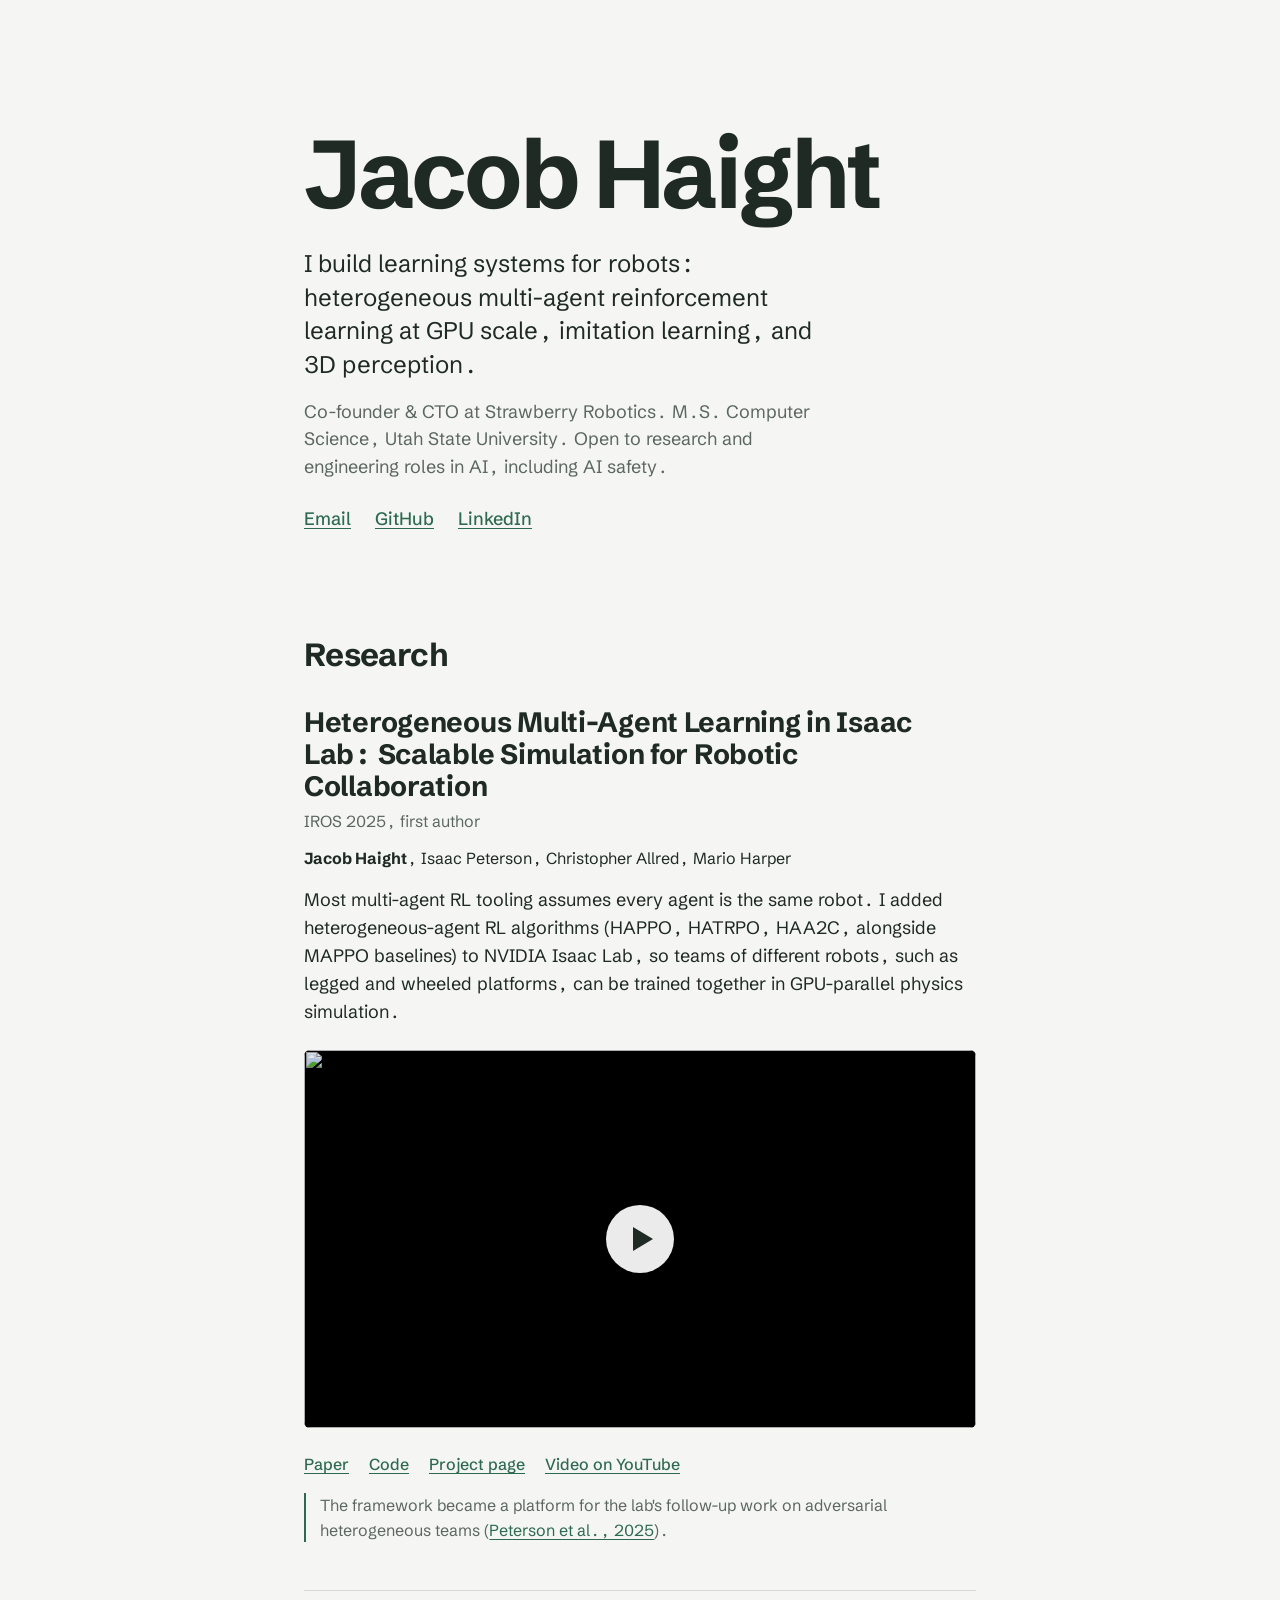
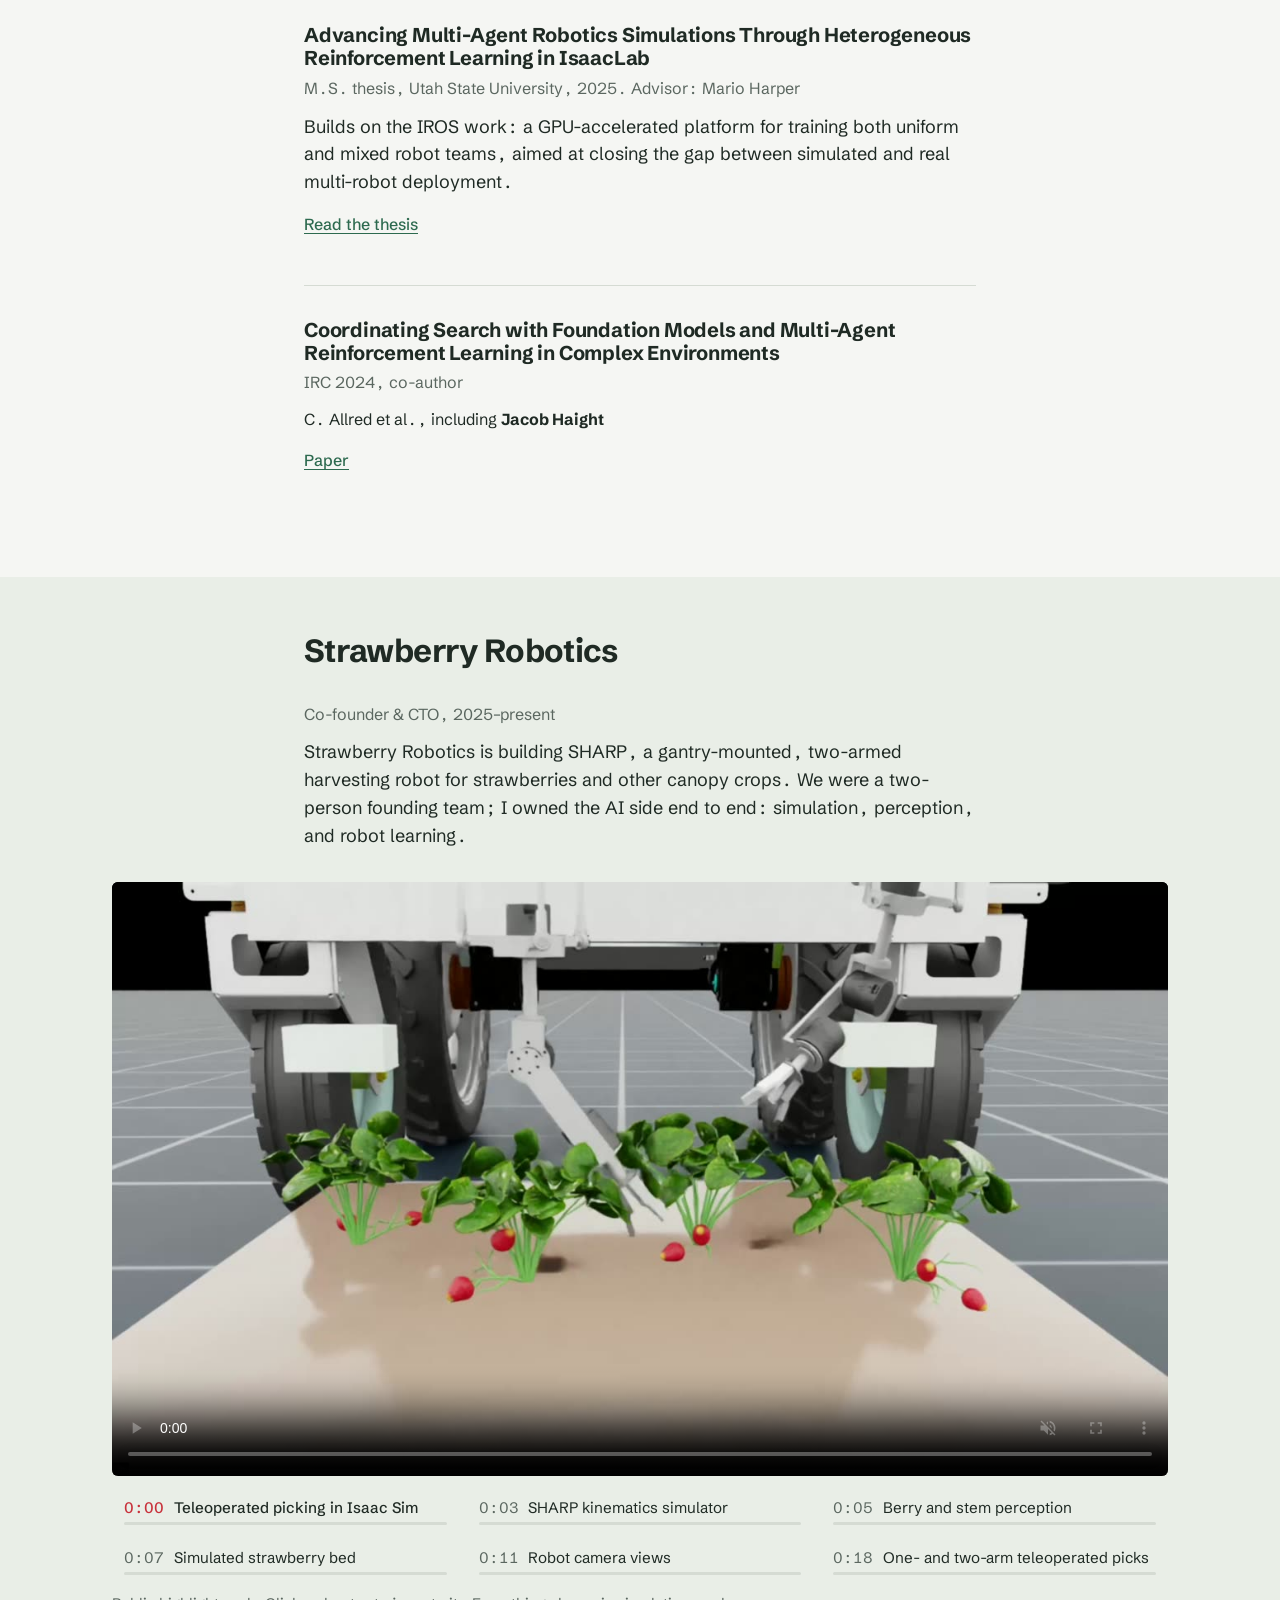
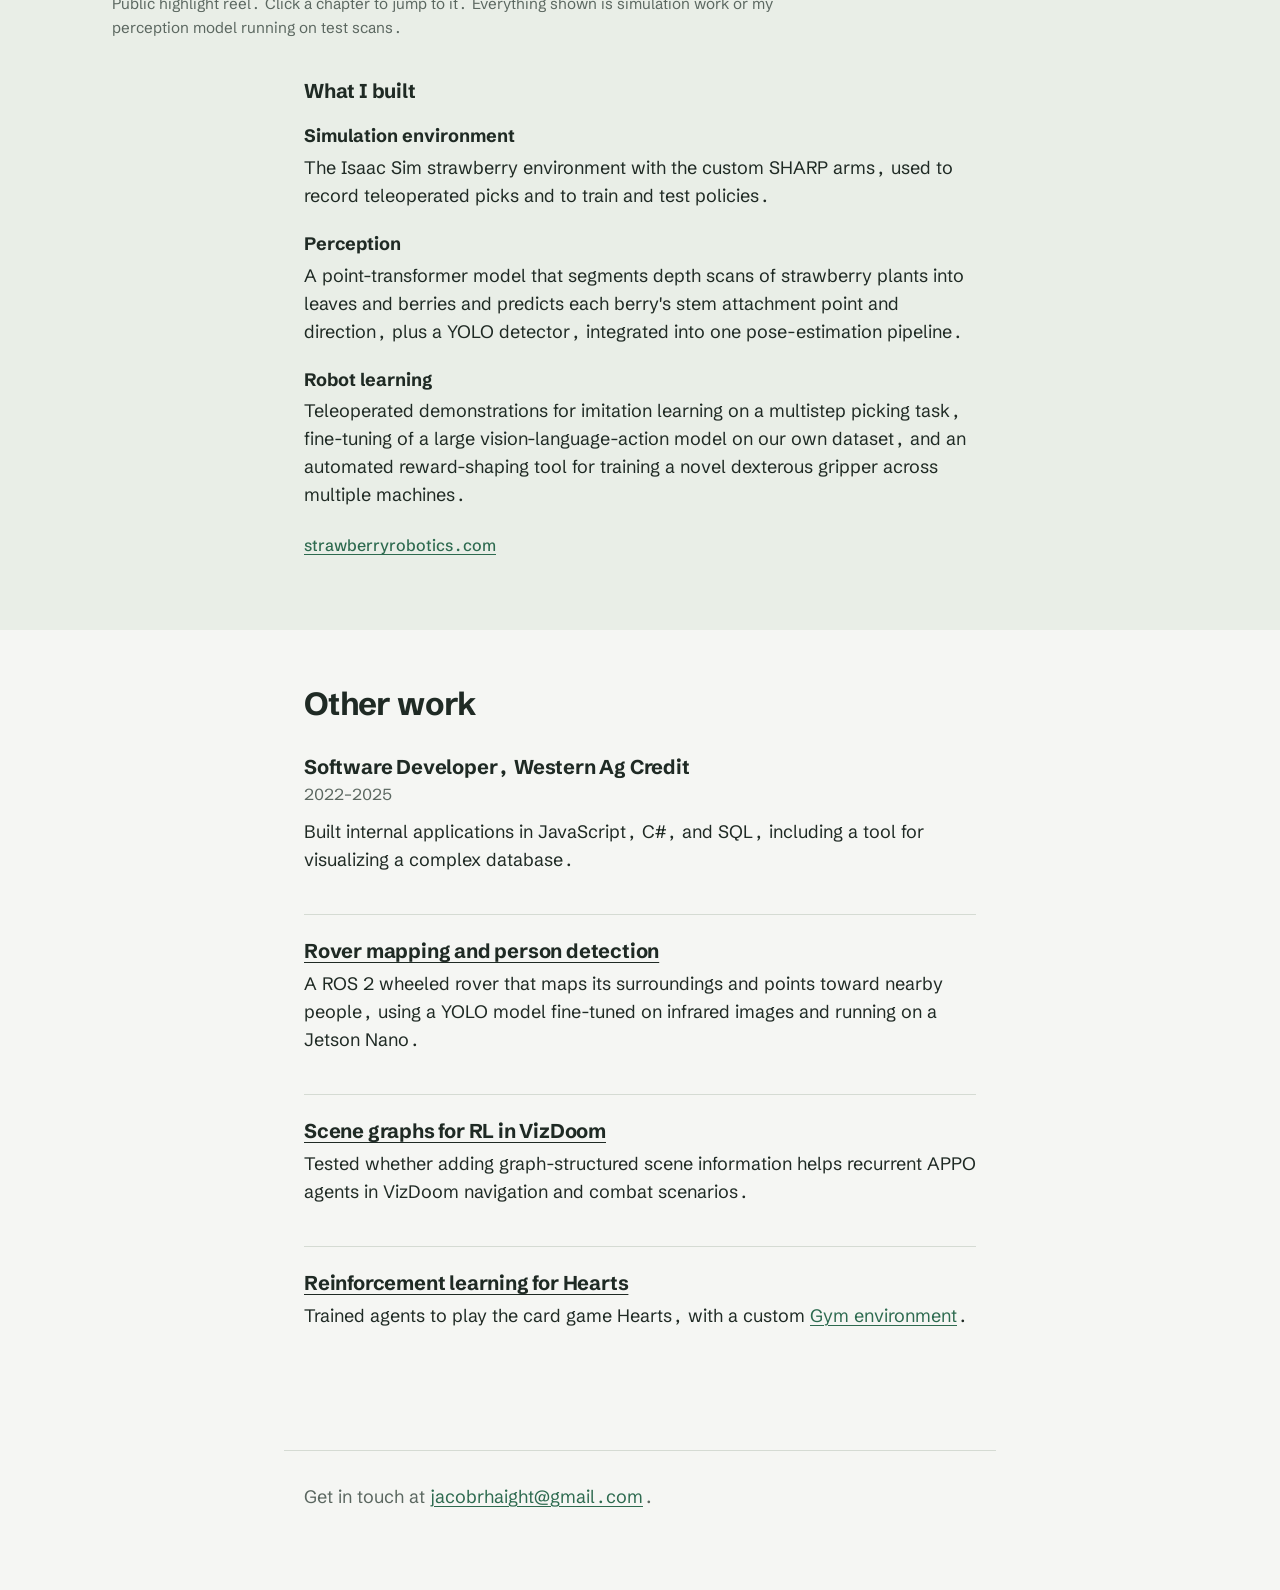
==== index.html @ 0a171b12 "First draft of portfolio site Single-page site: research (IROS 2025, thesis, IRC 2024), Strawberry R" ====
<!doctype html>
<html lang="en">
<head>
  <meta charset="utf-8">
  <meta name="viewport" content="width=device-width, initial-scale=1">
  <title>Jacob Haight</title>
  <meta name="description" content="Jacob Haight — AI researcher and engineer working on multi-agent reinforcement learning, robot learning, and perception. Co-founder & CTO of Strawberry Robotics. IROS 2025 first author.">
  <meta property="og:title" content="Jacob Haight">
  <meta property="og:description" content="AI researcher and engineer: multi-agent RL, robot learning, perception.">
  <meta property="og:image" content="assets/media/share.jpg">
  <link rel="preconnect" href="https://fonts.googleapis.com">
  <link rel="preconnect" href="https://fonts.gstatic.com" crossorigin>
  <link href="https://fonts.googleapis.com/css2?family=Schibsted+Grotesk:wght@400;500;700&display=swap" rel="stylesheet">
  <link rel="stylesheet" href="style.css">
</head>
<body>
  <header class="hero wrap">
    <h1 class="name">Jacob Haight</h1>
    <p class="lede">I build learning systems for robots: heterogeneous multi-agent reinforcement learning at GPU scale, imitation learning, and 3D perception.</p>
    <p class="status">Co-founder &amp; CTO at Strawberry Robotics. M.S. Computer Science, Utah State University. Open to research and engineering roles in AI, including AI safety.</p>
    <nav class="links" aria-label="Contact and profiles">
      <a href="mailto:jacobrhaight@gmail.com">Email</a>
      <a href="https://github.com/some45bucks">GitHub</a>
      <a href="https://www.linkedin.com/in/jacob-haight-138480183">LinkedIn</a>
    </nav>
  </header>

  <main>
    <section class="wrap section" aria-labelledby="research">
      <h2 id="research">Research</h2>

      <article class="paper featured">
        <h3>Heterogeneous Multi-Agent Learning in Isaac Lab: Scalable Simulation for Robotic Collaboration</h3>
        <p class="venue">IROS 2025, first author</p>
        <p class="authors"><strong>Jacob Haight</strong>, Isaac Peterson, Christopher Allred, Mario Harper</p>
        <p>Most multi-agent RL tooling assumes every agent is the same robot. I added heterogeneous-agent RL algorithms (HAPPO, HATRPO, HAA2C, alongside MAPPO baselines) to NVIDIA Isaac Lab, so teams of different robots, such as legged and wheeled platforms, can be trained together in GPU-parallel physics simulation.</p>

        <div class="yt" data-id="GCoUsj5UNqY">
          <button type="button" class="yt-play" aria-label="Play the IROS 2025 paper video">
            <img src="https://i.ytimg.com/vi/GCoUsj5UNqY/hqdefault.jpg" alt="" loading="lazy" width="480" height="360">
            <span class="yt-icon" aria-hidden="true"></span>
          </button>
        </div>

        <p class="actions">
          <a href="https://doi.org/10.1109/IROS60139.2025.11247098">Paper</a>
          <a href="https://github.com/DIRECTLab/IsaacLab-HARL">Code</a>
          <a href="https://directlab.dev/IsaacLab-HARL/papers/paper-harl.html">Project page</a>
          <a href="https://youtu.be/GCoUsj5UNqY">Video on YouTube</a>
        </p>
        <p class="note">The framework became a platform for the lab's follow-up work on adversarial heterogeneous teams (<a href="https://arxiv.org/abs/2510.01264">Peterson et al., 2025</a>).</p>
      </article>

      <article class="paper">
        <h3>Advancing Multi-Agent Robotics Simulations Through Heterogeneous Reinforcement Learning in IsaacLab</h3>
        <p class="venue">M.S. thesis, Utah State University, 2025. Advisor: Mario Harper</p>
        <p>Builds on the IROS work: a GPU-accelerated platform for training both uniform and mixed robot teams, aimed at closing the gap between simulated and real multi-robot deployment.</p>
        <p class="actions"><a href="https://digitalcommons.usu.edu/etd2023/451">Read the thesis</a></p>
      </article>

      <article class="paper">
        <h3>Coordinating Search with Foundation Models and Multi-Agent Reinforcement Learning in Complex Environments</h3>
        <p class="venue">IRC 2024, co-author</p>
        <p class="authors">C. Allred et al., including <strong>Jacob Haight</strong></p>
        <p class="actions"><a href="https://doi.org/10.1109/IRC63610.2024.00046">Paper</a></p>
      </article>
    </section>

    <section class="section strawberry" aria-labelledby="strawberry">
      <div class="wrap">
        <h2 id="strawberry">Strawberry Robotics</h2>
        <p class="venue">Co-founder &amp; CTO, 2025–present</p>
        <p>Strawberry Robotics is building SHARP, a gantry-mounted, two-armed harvesting robot for strawberries and other canopy crops. We were a two-person founding team; I owned the AI side end to end: simulation, perception, and robot learning.</p>
      </div>

      <figure class="reel wrap-wide">
        <video id="reel" src="assets/media/strawberry-reel.mp4" poster="assets/media/reel-poster.jpg" controls muted playsinline preload="metadata"></video>
        <ol class="chapters" id="chapters" aria-label="Video chapters">
          <li><button type="button" data-start="0" data-end="3"><span class="t">0:00</span> Teleoperated picking in Isaac Sim</button></li>
          <li><button type="button" data-start="3" data-end="5"><span class="t">0:03</span> SHARP kinematics simulator</button></li>
          <li><button type="button" data-start="5" data-end="7"><span class="t">0:05</span> Berry and stem perception</button></li>
          <li><button type="button" data-start="7" data-end="11"><span class="t">0:07</span> Simulated strawberry bed</button></li>
          <li><button type="button" data-start="11" data-end="18"><span class="t">0:11</span> Robot camera views</button></li>
          <li><button type="button" data-start="18" data-end="30"><span class="t">0:18</span> One- and two-arm teleoperated picks</button></li>
        </ol>
        <figcaption>Public highlight reel. Click a chapter to jump to it. Everything shown is simulation work or my perception model running on test scans.</figcaption>
      </figure>

      <div class="wrap">
        <h3 class="sub">What I built</h3>
        <dl class="built">
          <dt>Simulation environment</dt>
          <dd>The Isaac Sim strawberry environment with the custom SHARP arms, used to record teleoperated picks and to train and test policies.</dd>
          <dt>Perception</dt>
          <dd>A point-transformer model that segments depth scans of strawberry plants into leaves and berries and predicts each berry's stem attachment point and direction, plus a YOLO detector, integrated into one pose-estimation pipeline.</dd>
          <dt>Robot learning</dt>
          <dd>Teleoperated demonstrations for imitation learning on a multistep picking task, fine-tuning of a large vision-language-action model on our own dataset, and an automated reward-shaping tool for training a novel dexterous gripper across multiple machines.</dd>
        </dl>
        <p class="actions"><a href="https://strawberryrobotics.com/">strawberryrobotics.com</a></p>
      </div>
    </section>

    <section class="wrap section" aria-labelledby="more">
      <h2 id="more">Other work</h2>
      <ul class="more">
        <li>
          <h3>Software Developer, Western Ag Credit</h3>
          <p class="venue">2022–2025</p>
          <p>Built internal applications in JavaScript, C#, and SQL, including a tool for visualizing a complex database.</p>
        </li>
        <li>
          <h3><a href="https://github.com/some45bucks/OopsAllGradsFinal">Rover mapping and person detection</a></h3>
          <p>A ROS 2 wheeled rover that maps its surroundings and points toward nearby people, using a YOLO model fine-tuned on infrared images and running on a Jetson Nano.</p>
        </li>
        <li>
          <h3><a href="https://github.com/some45bucks/MLG_Project">Scene graphs for RL in VizDoom</a></h3>
          <p>Tested whether adding graph-structured scene information helps recurrent APPO agents in VizDoom navigation and combat scenarios.</p>
        </li>
        <li>
          <h3><a href="https://github.com/some45bucks/HeartsRL">Reinforcement learning for Hearts</a></h3>
          <p>Trained agents to play the card game Hearts, with a custom <a href="https://github.com/some45bucks/HeartsGym">Gym environment</a>.</p>
        </li>
      </ul>
    </section>
  </main>

  <footer class="wrap footer">
    <p>Get in touch at <a href="mailto:jacobrhaight@gmail.com">jacobrhaight@gmail.com</a>.</p>
  </footer>

  <script src="main.js" defer></script>
</body>
</html>
---- style.css ----
:root {
  --paper: #f5f6f3;
  --band: #e9eee7;
  --ink: #1f2a24;
  --muted: #5b6760;
  --rule: #d5dbd3;
  --leaf: #2d6a4f;
  --berry: #c8323c;
  --measure: 42rem;
  --wide: 66rem;
  --gutter: 1.25rem;
  color-scheme: light;
}

@media (prefers-color-scheme: dark) {
  :root {
    --paper: #161c19;
    --band: #1d2521;
    --ink: #e6ebe7;
    --muted: #9eaaa3;
    --rule: #2f3a34;
    --leaf: #7cc49f;
    --berry: #f0606a;
    color-scheme: dark;
  }
}

*, *::before, *::after { box-sizing: border-box; }

html { -webkit-text-size-adjust: 100%; }

body {
  margin: 0;
  background: var(--paper);
  color: var(--ink);
  font-family: "Schibsted Grotesk", system-ui, sans-serif;
  font-size: 1.125rem;
  line-height: 1.55;
  font-variant-numeric: tabular-nums;
}

a { color: var(--leaf); text-underline-offset: 0.18em; text-decoration-thickness: 1px; }
a:hover { text-decoration-thickness: 2px; }
:focus-visible { outline: 2px solid var(--leaf); outline-offset: 3px; border-radius: 2px; }

h1, h2, h3 { margin: 0; line-height: 1.15; font-weight: 700; }
p { margin: 0 0 1rem; }

.wrap { max-width: calc(var(--measure) + 2 * var(--gutter)); margin-inline: auto; padding-inline: var(--gutter); }
.wrap-wide { max-width: calc(var(--wide) + 2 * var(--gutter)); margin-inline: auto; padding-inline: var(--gutter); }

/* Hero */
.hero { padding-block: clamp(4rem, 12vw, 8rem) 3rem; }
.name {
  font-size: clamp(3rem, 11vw, 6rem);
  letter-spacing: -0.035em;
  line-height: 0.95;
  margin-bottom: 1.75rem;
}
.lede { font-size: clamp(1.25rem, 2.6vw, 1.5rem); line-height: 1.4; max-width: 34ch; }
.status { color: var(--muted); max-width: 46ch; }
.links { display: flex; flex-wrap: wrap; gap: 0.5rem 1.5rem; margin-top: 1.5rem; font-weight: 500; }

/* Sections */
.section { padding-block: 3.5rem; }
h2 { font-size: 2rem; letter-spacing: -0.02em; margin-bottom: 2rem; }
h3 { font-size: 1.25rem; letter-spacing: -0.01em; }
.sub { margin: 2.5rem 0 1rem; }
.venue { color: var(--muted); font-size: 1rem; margin: 0.4rem 0 0.75rem; }
.authors { font-size: 1rem; }
.actions { display: flex; flex-wrap: wrap; gap: 0.25rem 1.25rem; font-weight: 500; font-size: 1rem; }
.note { font-size: 1rem; color: var(--muted); border-left: 2px solid var(--leaf); padding-left: 0.9rem; }

.paper { padding-bottom: 2rem; margin-bottom: 2rem; border-bottom: 1px solid var(--rule); }
.paper:last-child { border-bottom: 0; margin-bottom: 0; }
.featured h3 { font-size: clamp(1.4rem, 3vw, 1.75rem); }

/* YouTube facade */
.yt { margin: 1.5rem 0; aspect-ratio: 16 / 9; background: #000; border-radius: 6px; overflow: hidden; }
.yt-play { all: unset; cursor: pointer; display: block; position: relative; width: 100%; height: 100%; }
.yt-play:focus-visible { outline: 2px solid var(--leaf); outline-offset: 3px; }
.yt-play img { width: 100%; height: 100%; object-fit: cover; display: block; opacity: 0.9; }
.yt-icon {
  position: absolute; inset: 50% auto auto 50%; transform: translate(-50%, -50%);
  width: 4.25rem; height: 4.25rem; border-radius: 50%; background: rgba(255,255,255,0.92);
}
.yt-icon::after {
  content: ""; position: absolute; left: 54%; top: 50%; transform: translate(-50%, -50%);
  border-style: solid; border-width: 0.8rem 0 0.8rem 1.3rem; border-color: transparent transparent transparent #1f2a24;
}
.yt iframe { width: 100%; height: 100%; border: 0; display: block; }

/* Strawberry case study */
.strawberry { background: var(--band); padding-block: 3.5rem; }
.reel { margin-block: 2rem 0; }
.reel video { width: 100%; display: block; border-radius: 6px; background: #000; aspect-ratio: 16 / 9; }
.chapters {
  list-style: none; padding: 0; margin: 0.75rem 0 0;
  display: grid; grid-template-columns: repeat(3, 1fr); gap: 0.5rem;
}
.chapters button {
  all: unset; box-sizing: border-box; cursor: pointer; display: block; width: 100%; height: 100%;
  padding: 0.6rem 0.75rem 0.8rem; font-size: 0.95rem; line-height: 1.3;
  border-radius: 4px; position: relative; color: var(--ink);
}
.chapters button:hover { background: color-mix(in srgb, var(--ink) 6%, transparent); }
.chapters button:focus-visible { outline: 2px solid var(--leaf); outline-offset: 1px; }
.chapters button::after {
  content: ""; position: absolute; left: 0.75rem; right: 0.75rem; bottom: 0.3rem; height: 3px; border-radius: 2px;
  background: linear-gradient(var(--berry), var(--berry)) left / var(--p, 0%) 100% no-repeat, var(--rule);
}
.chapters .t { color: var(--muted); margin-right: 0.35rem; }
.chapters button[aria-current="true"] { font-weight: 500; }
.chapters button[aria-current="true"] .t { color: var(--berry); }
.reel figcaption { color: var(--muted); font-size: 0.95rem; margin-top: 0.75rem; max-width: var(--measure); }

.built { margin: 0; }
.built dt { font-weight: 700; margin-top: 1.25rem; }
.built dd { margin: 0.25rem 0 0; }

/* Other work */
.more { list-style: none; padding: 0; margin: 0; }
.more li { padding-bottom: 1.5rem; margin-bottom: 1.5rem; border-bottom: 1px solid var(--rule); }
.more li:last-child { border-bottom: 0; }
.more h3 { margin-bottom: 0.5rem; }
.more h3 a { color: inherit; }
.more .venue { margin-top: -0.25rem; }

.footer { padding-block: 2rem 4rem; color: var(--muted); border-top: 1px solid var(--rule); }

@media (max-width: 40rem) {
  body { font-size: 1.0625rem; }
  .chapters { grid-template-columns: 1fr; gap: 0; }
}

@media (prefers-reduced-motion: reduce) {
  * { scroll-behavior: auto !important; }
}

.built + .actions { margin-top: 1.5rem; }
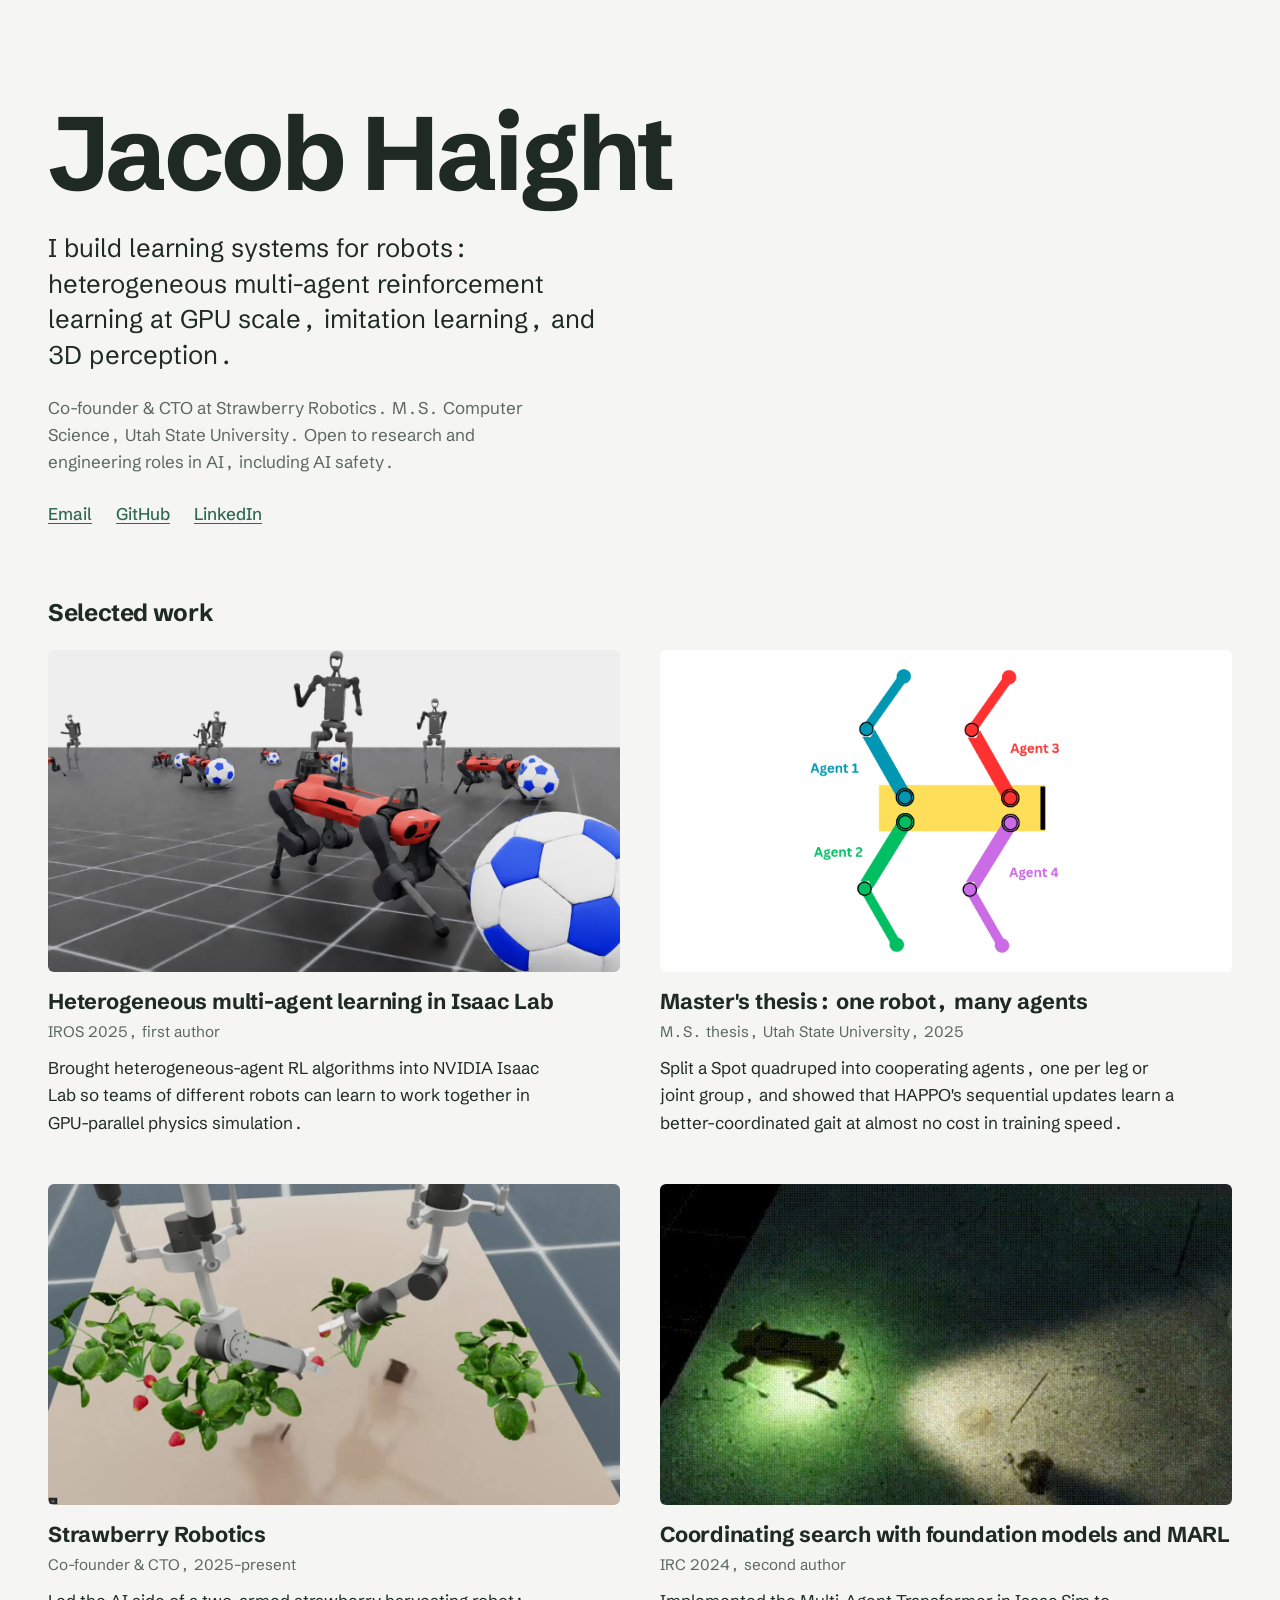
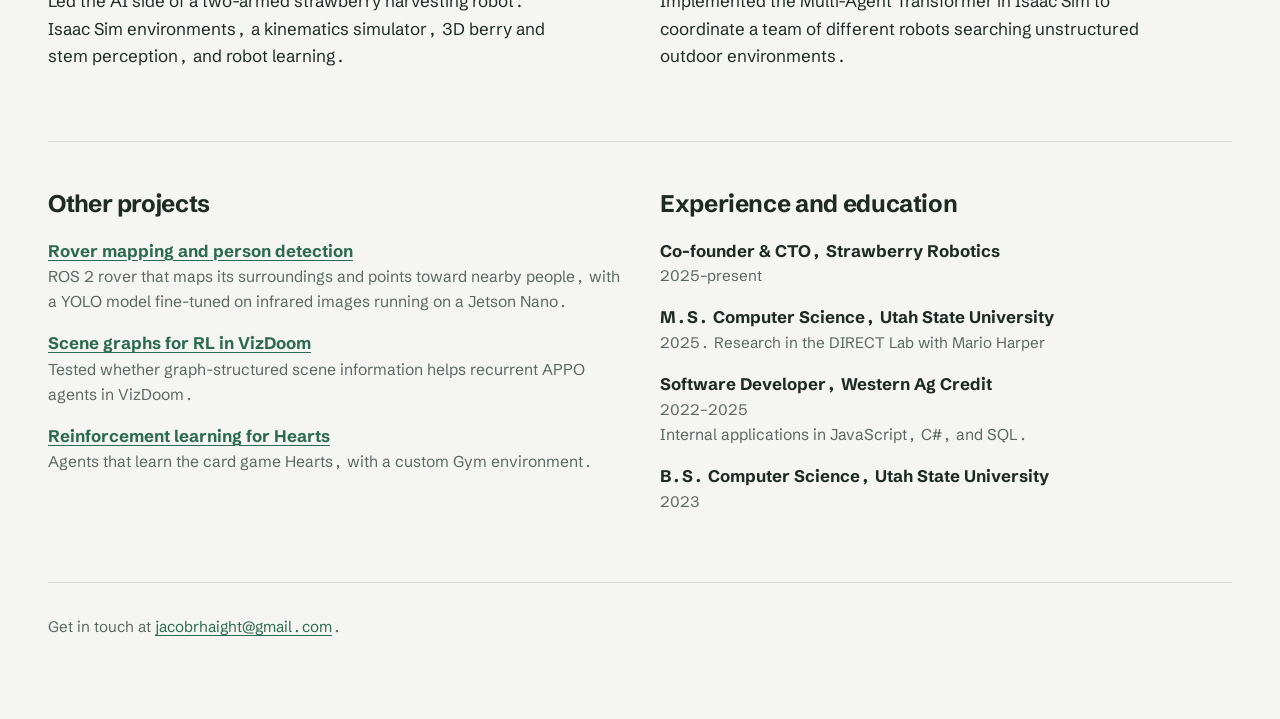
==== commit 33dfbdb5: "Restructure into home grid and per-project pages Home page shows a thumbnail card for each work. New" ====
--- a/index.html
+++ b/index.html
@@ -4,130 +4,107 @@
   <meta charset="utf-8">
   <meta name="viewport" content="width=device-width, initial-scale=1">
   <title>Jacob Haight</title>
-  <meta name="description" content="Jacob Haight — AI researcher and engineer working on multi-agent reinforcement learning, robot learning, and perception. Co-founder & CTO of Strawberry Robotics. IROS 2025 first author.">
+  <meta name="description" content="Jacob Haight: AI researcher and engineer working on multi-agent reinforcement learning, robot learning, and perception. Co-founder & CTO of Strawberry Robotics. IROS 2025 first author.">
   <meta property="og:title" content="Jacob Haight">
   <meta property="og:description" content="AI researcher and engineer: multi-agent RL, robot learning, perception.">
-  <meta property="og:image" content="assets/media/share.jpg">
+  <meta property="og:image" content="assets/img/sr-dual-arm.jpg">
   <link rel="preconnect" href="https://fonts.googleapis.com">
   <link rel="preconnect" href="https://fonts.gstatic.com" crossorigin>
   <link href="https://fonts.googleapis.com/css2?family=Schibsted+Grotesk:wght@400;500;700&display=swap" rel="stylesheet">
   <link rel="stylesheet" href="style.css">
 </head>
 <body>
-  <header class="hero wrap">
-    <h1 class="name">Jacob Haight</h1>
-    <p class="lede">I build learning systems for robots: heterogeneous multi-agent reinforcement learning at GPU scale, imitation learning, and 3D perception.</p>
-    <p class="status">Co-founder &amp; CTO at Strawberry Robotics. M.S. Computer Science, Utah State University. Open to research and engineering roles in AI, including AI safety.</p>
-    <nav class="links" aria-label="Contact and profiles">
-      <a href="mailto:jacobrhaight@gmail.com">Email</a>
-      <a href="https://github.com/some45bucks">GitHub</a>
-      <a href="https://www.linkedin.com/in/jacob-haight-138480183">LinkedIn</a>
-    </nav>
-  </header>
+  <div class="page">
+    <header class="hero">
+      <h1 class="name">Jacob Haight</h1>
+      <p class="lede">I build learning systems for robots: heterogeneous multi-agent reinforcement learning at GPU scale, imitation learning, and 3D perception.</p>
+      <p class="status">Co-founder &amp; CTO at Strawberry Robotics. M.S. Computer Science, Utah State University. Open to research and engineering roles in AI, including AI safety.</p>
+      <nav class="links" aria-label="Contact and profiles">
+        <a href="mailto:jacobrhaight@gmail.com">Email</a>
+        <a href="https://github.com/some45bucks">GitHub</a>
+        <a href="https://www.linkedin.com/in/jacob-haight-138480183">LinkedIn</a>
+      </nav>
+    </header>
 
-  <main>
-    <section class="wrap section" aria-labelledby="research">
-      <h2 id="research">Research</h2>
+    <main>
+      <h2 class="section-title">Selected work</h2>
+      <div class="grid">
+        <article class="card">
+          <div class="thumb"><img src="assets/img/harl-soccer.jpg" alt="Quadruped and humanoid robots playing soccer in Isaac Lab" loading="lazy" width="1280" height="720"></div>
+          <h3><a href="work/isaac-lab-harl.html">Heterogeneous multi-agent learning in Isaac Lab</a></h3>
+          <p class="meta">IROS 2025, first author</p>
+          <p>Brought heterogeneous-agent RL algorithms into NVIDIA Isaac Lab so teams of different robots can learn to work together in GPU-parallel physics simulation.</p>
+        </article>
 
-      <article class="paper featured">
-        <h3>Heterogeneous Multi-Agent Learning in Isaac Lab: Scalable Simulation for Robotic Collaboration</h3>
-        <p class="venue">IROS 2025, first author</p>
-        <p class="authors"><strong>Jacob Haight</strong>, Isaac Peterson, Christopher Allred, Mario Harper</p>
-        <p>Most multi-agent RL tooling assumes every agent is the same robot. I added heterogeneous-agent RL algorithms (HAPPO, HATRPO, HAA2C, alongside MAPPO baselines) to NVIDIA Isaac Lab, so teams of different robots, such as legged and wheeled platforms, can be trained together in GPU-parallel physics simulation.</p>
+        <article class="card">
+          <div class="thumb diagram"><img src="assets/img/thesis-legs-4x3.png" alt="Diagram of a quadruped where each leg is controlled by a separate agent" loading="lazy"></div>
+          <h3><a href="work/thesis.html">Master's thesis: one robot, many agents</a></h3>
+          <p class="meta">M.S. thesis, Utah State University, 2025</p>
+          <p>Split a Spot quadruped into cooperating agents, one per leg or joint group, and showed that HAPPO's sequential updates learn a better-coordinated gait at almost no cost in training speed.</p>
+        </article>
 
-        <div class="yt" data-id="GCoUsj5UNqY">
-          <button type="button" class="yt-play" aria-label="Play the IROS 2025 paper video">
-            <img src="https://i.ytimg.com/vi/GCoUsj5UNqY/hqdefault.jpg" alt="" loading="lazy" width="480" height="360">
-            <span class="yt-icon" aria-hidden="true"></span>
-          </button>
-        </div>
+        <article class="card">
+          <div class="thumb"><img src="assets/img/sr-dual-arm.jpg" alt="Two robotic arms picking strawberries in simulation" loading="lazy" width="1280" height="720"></div>
+          <h3><a href="work/strawberry-robotics.html">Strawberry Robotics</a></h3>
+          <p class="meta">Co-founder &amp; CTO, 2025–present</p>
+          <p>Led the AI side of a two-armed strawberry harvesting robot: Isaac Sim environments, a kinematics simulator, 3D berry and stem perception, and robot learning.</p>
+        </article>
 
-        <p class="actions">
-          <a href="https://doi.org/10.1109/IROS60139.2025.11247098">Paper</a>
-          <a href="https://github.com/DIRECTLab/IsaacLab-HARL">Code</a>
-          <a href="https://directlab.dev/IsaacLab-HARL/papers/paper-harl.html">Project page</a>
-          <a href="https://youtu.be/GCoUsj5UNqY">Video on YouTube</a>
-        </p>
-        <p class="note">The framework became a platform for the lab's follow-up work on adversarial heterogeneous teams (<a href="https://arxiv.org/abs/2510.01264">Peterson et al., 2025</a>).</p>
-      </article>
-
-      <article class="paper">
-        <h3>Advancing Multi-Agent Robotics Simulations Through Heterogeneous Reinforcement Learning in IsaacLab</h3>
-        <p class="venue">M.S. thesis, Utah State University, 2025. Advisor: Mario Harper</p>
-        <p>Builds on the IROS work: a GPU-accelerated platform for training both uniform and mixed robot teams, aimed at closing the gap between simulated and real multi-robot deployment.</p>
-        <p class="actions"><a href="https://digitalcommons.usu.edu/etd2023/451">Read the thesis</a></p>
-      </article>
-
-      <article class="paper">
-        <h3>Coordinating Search with Foundation Models and Multi-Agent Reinforcement Learning in Complex Environments</h3>
-        <p class="venue">IRC 2024, co-author</p>
-        <p class="authors">C. Allred et al., including <strong>Jacob Haight</strong></p>
-        <p class="actions"><a href="https://doi.org/10.1109/IRC63610.2024.00046">Paper</a></p>
-      </article>
-    </section>
-
-    <section class="section strawberry" aria-labelledby="strawberry">
-      <div class="wrap">
-        <h2 id="strawberry">Strawberry Robotics</h2>
-        <p class="venue">Co-founder &amp; CTO, 2025–present</p>
-        <p>Strawberry Robotics is building SHARP, a gantry-mounted, two-armed harvesting robot for strawberries and other canopy crops. We were a two-person founding team; I owned the AI side end to end: simulation, perception, and robot learning.</p>
+        <article class="card">
+          <div class="thumb"><img src="assets/img/irc-rockfield.jpg" alt="A legged robot in a simulated rock field at night" loading="lazy" width="560" height="250"></div>
+          <h3><a href="work/coordinating-search.html">Coordinating search with foundation models and MARL</a></h3>
+          <p class="meta">IRC 2024, second author</p>
+          <p>Implemented the Multi-Agent Transformer in Isaac Sim to coordinate a team of different robots searching unstructured outdoor environments.</p>
+        </article>
       </div>
 
-      <figure class="reel wrap-wide">
-        <video id="reel" src="assets/media/strawberry-reel.mp4" poster="assets/media/reel-poster.jpg" controls muted playsinline preload="metadata"></video>
-        <ol class="chapters" id="chapters" aria-label="Video chapters">
-          <li><button type="button" data-start="0" data-end="3"><span class="t">0:00</span> Teleoperated picking in Isaac Sim</button></li>
-          <li><button type="button" data-start="3" data-end="5"><span class="t">0:03</span> SHARP kinematics simulator</button></li>
-          <li><button type="button" data-start="5" data-end="7"><span class="t">0:05</span> Berry and stem perception</button></li>
-          <li><button type="button" data-start="7" data-end="11"><span class="t">0:07</span> Simulated strawberry bed</button></li>
-          <li><button type="button" data-start="11" data-end="18"><span class="t">0:11</span> Robot camera views</button></li>
-          <li><button type="button" data-start="18" data-end="30"><span class="t">0:18</span> One- and two-arm teleoperated picks</button></li>
-        </ol>
-        <figcaption>Public highlight reel. Click a chapter to jump to it. Everything shown is simulation work or my perception model running on test scans.</figcaption>
-      </figure>
+      <div class="split">
+        <section aria-labelledby="projects">
+          <h2 class="section-title" id="projects">Other projects</h2>
+          <ul class="compact">
+            <li>
+              <h3><a href="https://github.com/some45bucks/OopsAllGradsFinal">Rover mapping and person detection</a></h3>
+              <p>ROS 2 rover that maps its surroundings and points toward nearby people, with a YOLO model fine-tuned on infrared images running on a Jetson Nano.</p>
+            </li>
+            <li>
+              <h3><a href="https://github.com/some45bucks/MLG_Project">Scene graphs for RL in VizDoom</a></h3>
+              <p>Tested whether graph-structured scene information helps recurrent APPO agents in VizDoom.</p>
+            </li>
+            <li>
+              <h3><a href="https://github.com/some45bucks/HeartsRL">Reinforcement learning for Hearts</a></h3>
+              <p>Agents that learn the card game Hearts, with a custom Gym environment.</p>
+            </li>
+          </ul>
+        </section>
 
-      <div class="wrap">
-        <h3 class="sub">What I built</h3>
-        <dl class="built">
-          <dt>Simulation environment</dt>
-          <dd>The Isaac Sim strawberry environment with the custom SHARP arms, used to record teleoperated picks and to train and test policies.</dd>
-          <dt>Perception</dt>
-          <dd>A point-transformer model that segments depth scans of strawberry plants into leaves and berries and predicts each berry's stem attachment point and direction, plus a YOLO detector, integrated into one pose-estimation pipeline.</dd>
-          <dt>Robot learning</dt>
-          <dd>Teleoperated demonstrations for imitation learning on a multistep picking task, fine-tuning of a large vision-language-action model on our own dataset, and an automated reward-shaping tool for training a novel dexterous gripper across multiple machines.</dd>
-        </dl>
-        <p class="actions"><a href="https://strawberryrobotics.com/">strawberryrobotics.com</a></p>
+        <section aria-labelledby="experience">
+          <h2 class="section-title" id="experience">Experience and education</h2>
+          <ul class="compact">
+            <li>
+              <h3>Co-founder &amp; CTO, Strawberry Robotics</h3>
+              <p class="meta">2025–present</p>
+            </li>
+            <li>
+              <h3>M.S. Computer Science, Utah State University</h3>
+              <p class="meta">2025. Research in the DIRECT Lab with Mario Harper</p>
+            </li>
+            <li>
+              <h3>Software Developer, Western Ag Credit</h3>
+              <p class="meta">2022–2025</p>
+              <p>Internal applications in JavaScript, C#, and SQL.</p>
+            </li>
+            <li>
+              <h3>B.S. Computer Science, Utah State University</h3>
+              <p class="meta">2023</p>
+            </li>
+          </ul>
+        </section>
       </div>
-    </section>
+    </main>
 
-    <section class="wrap section" aria-labelledby="more">
-      <h2 id="more">Other work</h2>
-      <ul class="more">
-        <li>
-          <h3>Software Developer, Western Ag Credit</h3>
-          <p class="venue">2022–2025</p>
-          <p>Built internal applications in JavaScript, C#, and SQL, including a tool for visualizing a complex database.</p>
-        </li>
-        <li>
-          <h3><a href="https://github.com/some45bucks/OopsAllGradsFinal">Rover mapping and person detection</a></h3>
-          <p>A ROS 2 wheeled rover that maps its surroundings and points toward nearby people, using a YOLO model fine-tuned on infrared images and running on a Jetson Nano.</p>
-        </li>
-        <li>
-          <h3><a href="https://github.com/some45bucks/MLG_Project">Scene graphs for RL in VizDoom</a></h3>
-          <p>Tested whether adding graph-structured scene information helps recurrent APPO agents in VizDoom navigation and combat scenarios.</p>
-        </li>
-        <li>
-          <h3><a href="https://github.com/some45bucks/HeartsRL">Reinforcement learning for Hearts</a></h3>
-          <p>Trained agents to play the card game Hearts, with a custom <a href="https://github.com/some45bucks/HeartsGym">Gym environment</a>.</p>
-        </li>
-      </ul>
-    </section>
-  </main>
-
-  <footer class="wrap footer">
-    <p>Get in touch at <a href="mailto:jacobrhaight@gmail.com">jacobrhaight@gmail.com</a>.</p>
-  </footer>
-
-  <script src="main.js" defer></script>
+    <footer class="footer">
+      <p>Get in touch at <a href="mailto:jacobrhaight@gmail.com">jacobrhaight@gmail.com</a>.</p>
+    </footer>
+  </div>
 </body>
 </html>
--- a/style.css
+++ b/style.css
@@ -1,20 +1,22 @@
 :root {
   --paper: #f5f6f3;
+  --panel: #ffffff;
   --band: #e9eee7;
   --ink: #1f2a24;
   --muted: #5b6760;
   --rule: #d5dbd3;
   --leaf: #2d6a4f;
   --berry: #c8323c;
+  --page: 74rem;
   --measure: 42rem;
-  --wide: 66rem;
-  --gutter: 1.25rem;
+  --gutter: clamp(1rem, 4vw, 2.5rem);
   color-scheme: light;
 }
 
 @media (prefers-color-scheme: dark) {
   :root {
     --paper: #161c19;
+    --panel: #1d2521;
     --band: #1d2521;
     --ink: #e6ebe7;
     --muted: #9eaaa3;
@@ -26,7 +28,6 @@
 }
 
 *, *::before, *::after { box-sizing: border-box; }
-
 html { -webkit-text-size-adjust: 100%; }
 
 body {
@@ -34,107 +35,138 @@
   background: var(--paper);
   color: var(--ink);
   font-family: "Schibsted Grotesk", system-ui, sans-serif;
-  font-size: 1.125rem;
-  line-height: 1.55;
+  font-size: 1.0625rem;
+  line-height: 1.6;
   font-variant-numeric: tabular-nums;
 }
 
+img, video { max-width: 100%; height: auto; display: block; }
+figure { margin: 0; }
 a { color: var(--leaf); text-underline-offset: 0.18em; text-decoration-thickness: 1px; }
 a:hover { text-decoration-thickness: 2px; }
 :focus-visible { outline: 2px solid var(--leaf); outline-offset: 3px; border-radius: 2px; }
 
 h1, h2, h3 { margin: 0; line-height: 1.15; font-weight: 700; }
 p { margin: 0 0 1rem; }
+ul { margin: 0 0 1rem; padding-left: 1.2rem; }
+li { margin-bottom: 0.35rem; }
 
-.wrap { max-width: calc(var(--measure) + 2 * var(--gutter)); margin-inline: auto; padding-inline: var(--gutter); }
-.wrap-wide { max-width: calc(var(--wide) + 2 * var(--gutter)); margin-inline: auto; padding-inline: var(--gutter); }
+.page { max-width: calc(var(--page) + 2 * var(--gutter)); margin-inline: auto; padding-inline: var(--gutter); }
 
-/* Hero */
-.hero { padding-block: clamp(4rem, 12vw, 8rem) 3rem; }
-.name {
-  font-size: clamp(3rem, 11vw, 6rem);
-  letter-spacing: -0.035em;
-  line-height: 0.95;
-  margin-bottom: 1.75rem;
-}
-.lede { font-size: clamp(1.25rem, 2.6vw, 1.5rem); line-height: 1.4; max-width: 34ch; }
-.status { color: var(--muted); max-width: 46ch; }
+/* Site bar */
+.bar { display: flex; align-items: baseline; justify-content: space-between; gap: 1rem; padding-block: 1.25rem; flex-wrap: wrap; }
+.bar .home { font-weight: 700; color: var(--ink); text-decoration: none; font-size: 1.05rem; }
+.bar nav { display: flex; gap: 1.25rem; font-size: 0.95rem; font-weight: 500; }
+
+/* Home hero */
+.hero { padding-block: clamp(3rem, 9vw, 6.5rem) clamp(2.5rem, 6vw, 4.5rem); }
+.name { font-size: clamp(3rem, 9vw, 6.5rem); letter-spacing: -0.035em; line-height: 0.95; margin-bottom: 1.75rem; }
+.lede { font-size: clamp(1.25rem, 2.2vw, 1.6rem); line-height: 1.4; max-width: 36ch; margin-bottom: 1.25rem; }
+.status { color: var(--muted); max-width: 52ch; }
 .links { display: flex; flex-wrap: wrap; gap: 0.5rem 1.5rem; margin-top: 1.5rem; font-weight: 500; }
 
-/* Sections */
-.section { padding-block: 3.5rem; }
-h2 { font-size: 2rem; letter-spacing: -0.02em; margin-bottom: 2rem; }
-h3 { font-size: 1.25rem; letter-spacing: -0.01em; }
-.sub { margin: 2.5rem 0 1rem; }
-.venue { color: var(--muted); font-size: 1rem; margin: 0.4rem 0 0.75rem; }
-.authors { font-size: 1rem; }
-.actions { display: flex; flex-wrap: wrap; gap: 0.25rem 1.25rem; font-weight: 500; font-size: 1rem; }
-.note { font-size: 1rem; color: var(--muted); border-left: 2px solid var(--leaf); padding-left: 0.9rem; }
+/* Work grid */
+.section-title { font-size: 1.5rem; letter-spacing: -0.015em; margin-bottom: 1.5rem; }
+.grid { display: grid; grid-template-columns: repeat(2, minmax(0, 1fr)); gap: 3rem 2.5rem; margin-bottom: 4.5rem; }
+.card { position: relative; }
+.card .thumb { aspect-ratio: 16 / 9; border-radius: 6px; overflow: hidden; background: #0d120f; margin-bottom: 1.1rem; }
+.card .thumb img { width: 100%; height: 100%; object-fit: cover; }
+.card .thumb.diagram { background: #fff; }
+.card .thumb.diagram img { object-fit: contain; padding: 1rem; }
+.card h3 { font-size: 1.35rem; letter-spacing: -0.01em; margin-bottom: 0.35rem; }
+.card h3 a { color: var(--ink); text-decoration: none; }
+.card h3 a::after { content: ""; position: absolute; inset: 0; }
+.card:hover h3 a { text-decoration: underline; text-decoration-thickness: 2px; }
+.card .meta { color: var(--muted); font-size: 0.95rem; margin-bottom: 0.6rem; }
+.card p:last-child { margin-bottom: 0; max-width: 52ch; }
 
-.paper { padding-bottom: 2rem; margin-bottom: 2rem; border-bottom: 1px solid var(--rule); }
-.paper:last-child { border-bottom: 0; margin-bottom: 0; }
-.featured h3 { font-size: clamp(1.4rem, 3vw, 1.75rem); }
+/* Compact lists on home */
+.split { display: grid; grid-template-columns: repeat(2, minmax(0, 1fr)); gap: 2.5rem; padding-block: 3rem; border-top: 1px solid var(--rule); }
+.compact { list-style: none; padding: 0; margin: 0; }
+.compact li { margin-bottom: 1.25rem; }
+.compact h3 { font-size: 1.05rem; margin-bottom: 0.2rem; }
+.compact p { color: var(--muted); font-size: 0.98rem; margin: 0; }
+.compact .meta { color: var(--muted); font-size: 0.95rem; }
+
+/* Project pages */
+.project-head { padding-block: clamp(2rem, 5vw, 3.5rem) 2rem; max-width: 60rem; }
+.crumb { font-size: 0.95rem; font-weight: 500; display: inline-block; margin-bottom: 1.25rem; }
+.project-head h1 { font-size: clamp(2rem, 4.5vw, 3.25rem); letter-spacing: -0.025em; line-height: 1.05; margin-bottom: 1rem; }
+.project-head .meta { color: var(--muted); font-size: 1.05rem; margin: 0; }
+
+.feature-media { margin: 0 0 3.5rem; }
+.feature-media img, .feature-media video { width: 100%; border-radius: 6px; background: #000; }
+
+.layout { display: grid; grid-template-columns: minmax(0, 1fr) 17rem; gap: 4rem; align-items: start; padding-bottom: 5rem; }
+.prose > p, .prose > ul, .prose > h2, .prose > h3, .prose > .callout, .prose > table { max-width: var(--measure); }
+.prose h2 { font-size: 1.5rem; letter-spacing: -0.015em; margin: 3rem 0 1rem; }
+.prose h2:first-child { margin-top: 0; }
+.prose h3 { font-size: 1.125rem; margin: 1.75rem 0 0.5rem; }
+
+.facts { position: sticky; top: 1.5rem; font-size: 0.95rem; border-top: 1px solid var(--rule); padding-top: 1rem; }
+.facts dl { margin: 0; }
+.facts dt { color: var(--muted); margin-top: 1rem; }
+.facts dt:first-child { margin-top: 0; }
+.facts dd { margin: 0.15rem 0 0; }
+.facts ul { list-style: none; padding: 0; margin: 0; }
+.facts li { margin-bottom: 0.25rem; }
+
+/* Figures inside prose can break out wider than the text column */
+.fig { margin: 2rem 0; }
+.fig img, .fig video { width: 100%; border-radius: 6px; }
+.fig.white img { background: #fff; padding: 0.75rem; }
+.fig figcaption { color: var(--muted); font-size: 0.93rem; margin-top: 0.6rem; }
+.pair { display: grid; grid-template-columns: 1fr 1fr; gap: 1rem; }
+.pair figure { margin: 0; }
+.prose .pair { margin: 1.5rem 0 2rem; }
+.prose .pair img { width: 100%; border-radius: 6px; }
+.prose .pair img.diagram { aspect-ratio: 4 / 3; object-fit: contain; background: #fff; padding: 0.5rem; }
+.pair figcaption { color: var(--muted); font-size: 0.93rem; margin-top: 0.5rem; }
+.trio { display: grid; grid-template-columns: repeat(3, 1fr); gap: 1rem; }
+.trio figure { margin: 0; }
+.trio figcaption { color: var(--muted); font-size: 0.9rem; margin-top: 0.5rem; }
+
+table { border-collapse: collapse; width: 100%; font-size: 0.95rem; margin: 1rem 0 0.5rem; }
+th, td { text-align: left; padding: 0.5rem 0.75rem 0.5rem 0; border-bottom: 1px solid var(--rule); }
+th { font-weight: 500; color: var(--muted); }
+td.num, th.num { text-align: right; }
+
+.callout { border-left: 2px solid var(--leaf); padding-left: 1rem; color: var(--muted); }
 
 /* YouTube facade */
-.yt { margin: 1.5rem 0; aspect-ratio: 16 / 9; background: #000; border-radius: 6px; overflow: hidden; }
+.yt { aspect-ratio: 16 / 9; background: #000; border-radius: 6px; overflow: hidden; }
 .yt-play { all: unset; cursor: pointer; display: block; position: relative; width: 100%; height: 100%; }
 .yt-play:focus-visible { outline: 2px solid var(--leaf); outline-offset: 3px; }
-.yt-play img { width: 100%; height: 100%; object-fit: cover; display: block; opacity: 0.9; }
-.yt-icon {
-  position: absolute; inset: 50% auto auto 50%; transform: translate(-50%, -50%);
-  width: 4.25rem; height: 4.25rem; border-radius: 50%; background: rgba(255,255,255,0.92);
-}
-.yt-icon::after {
-  content: ""; position: absolute; left: 54%; top: 50%; transform: translate(-50%, -50%);
-  border-style: solid; border-width: 0.8rem 0 0.8rem 1.3rem; border-color: transparent transparent transparent #1f2a24;
-}
+.yt-play img { width: 100%; height: 100%; object-fit: cover; opacity: 0.92; }
+.yt-icon { position: absolute; inset: 50% auto auto 50%; transform: translate(-50%, -50%); width: 4rem; height: 4rem; border-radius: 50%; background: rgba(255, 255, 255, 0.92); }
+.yt-icon::after { content: ""; position: absolute; left: 54%; top: 50%; transform: translate(-50%, -50%); border-style: solid; border-width: 0.75rem 0 0.75rem 1.2rem; border-color: transparent transparent transparent #1f2a24; }
 .yt iframe { width: 100%; height: 100%; border: 0; display: block; }
 
-/* Strawberry case study */
-.strawberry { background: var(--band); padding-block: 3.5rem; }
-.reel { margin-block: 2rem 0; }
-.reel video { width: 100%; display: block; border-radius: 6px; background: #000; aspect-ratio: 16 / 9; }
-.chapters {
-  list-style: none; padding: 0; margin: 0.75rem 0 0;
-  display: grid; grid-template-columns: repeat(3, 1fr); gap: 0.5rem;
-}
-.chapters button {
-  all: unset; box-sizing: border-box; cursor: pointer; display: block; width: 100%; height: 100%;
-  padding: 0.6rem 0.75rem 0.8rem; font-size: 0.95rem; line-height: 1.3;
-  border-radius: 4px; position: relative; color: var(--ink);
-}
+/* Reel chapters */
+.chapters { list-style: none; padding: 0; margin: 0.75rem 0 0; display: grid; grid-template-columns: repeat(3, 1fr); gap: 0.25rem 0.5rem; }
+.chapters li { margin: 0; }
+.chapters button { all: unset; box-sizing: border-box; cursor: pointer; display: block; width: 100%; height: 100%; padding: 0.6rem 0.75rem 0.85rem; font-size: 0.95rem; line-height: 1.3; border-radius: 4px; position: relative; color: var(--ink); }
 .chapters button:hover { background: color-mix(in srgb, var(--ink) 6%, transparent); }
 .chapters button:focus-visible { outline: 2px solid var(--leaf); outline-offset: 1px; }
-.chapters button::after {
-  content: ""; position: absolute; left: 0.75rem; right: 0.75rem; bottom: 0.3rem; height: 3px; border-radius: 2px;
-  background: linear-gradient(var(--berry), var(--berry)) left / var(--p, 0%) 100% no-repeat, var(--rule);
-}
+.chapters button::after { content: ""; position: absolute; left: 0.75rem; right: 0.75rem; bottom: 0.3rem; height: 3px; border-radius: 2px; background: linear-gradient(var(--berry), var(--berry)) left / var(--p, 0%) 100% no-repeat, var(--rule); }
 .chapters .t { color: var(--muted); margin-right: 0.35rem; }
 .chapters button[aria-current="true"] { font-weight: 500; }
 .chapters button[aria-current="true"] .t { color: var(--berry); }
-.reel figcaption { color: var(--muted); font-size: 0.95rem; margin-top: 0.75rem; max-width: var(--measure); }
+.feature-media figcaption { color: var(--muted); font-size: 0.93rem; margin-top: 0.75rem; }
 
-.built { margin: 0; }
-.built dt { font-weight: 700; margin-top: 1.25rem; }
-.built dd { margin: 0.25rem 0 0; }
+.footer { padding-block: 2rem 4rem; color: var(--muted); border-top: 1px solid var(--rule); font-size: 0.95rem; }
 
-/* Other work */
-.more { list-style: none; padding: 0; margin: 0; }
-.more li { padding-bottom: 1.5rem; margin-bottom: 1.5rem; border-bottom: 1px solid var(--rule); }
-.more li:last-child { border-bottom: 0; }
-.more h3 { margin-bottom: 0.5rem; }
-.more h3 a { color: inherit; }
-.more .venue { margin-top: -0.25rem; }
+@media (max-width: 60rem) {
+  .layout { grid-template-columns: 1fr; gap: 2rem; }
+  .facts { position: static; order: -1; }
+}
 
-.footer { padding-block: 2rem 4rem; color: var(--muted); border-top: 1px solid var(--rule); }
-
-@media (max-width: 40rem) {
-  body { font-size: 1.0625rem; }
+@media (max-width: 44rem) {
+  .grid, .split { grid-template-columns: 1fr; }
+  .pair, .trio { grid-template-columns: 1fr; }
   .chapters { grid-template-columns: 1fr; gap: 0; }
 }
-
-@media (prefers-reduced-motion: reduce) {
-  * { scroll-behavior: auto !important; }
-}
-
-.built + .actions { margin-top: 1.5rem; }
+.fig.narrow { max-width: 30rem; }
+.feature-media.compact-media { max-width: 48rem; }
+.table-wrap { overflow-x: auto; max-width: var(--measure); }
+.table-wrap td, .table-wrap th { white-space: nowrap; }
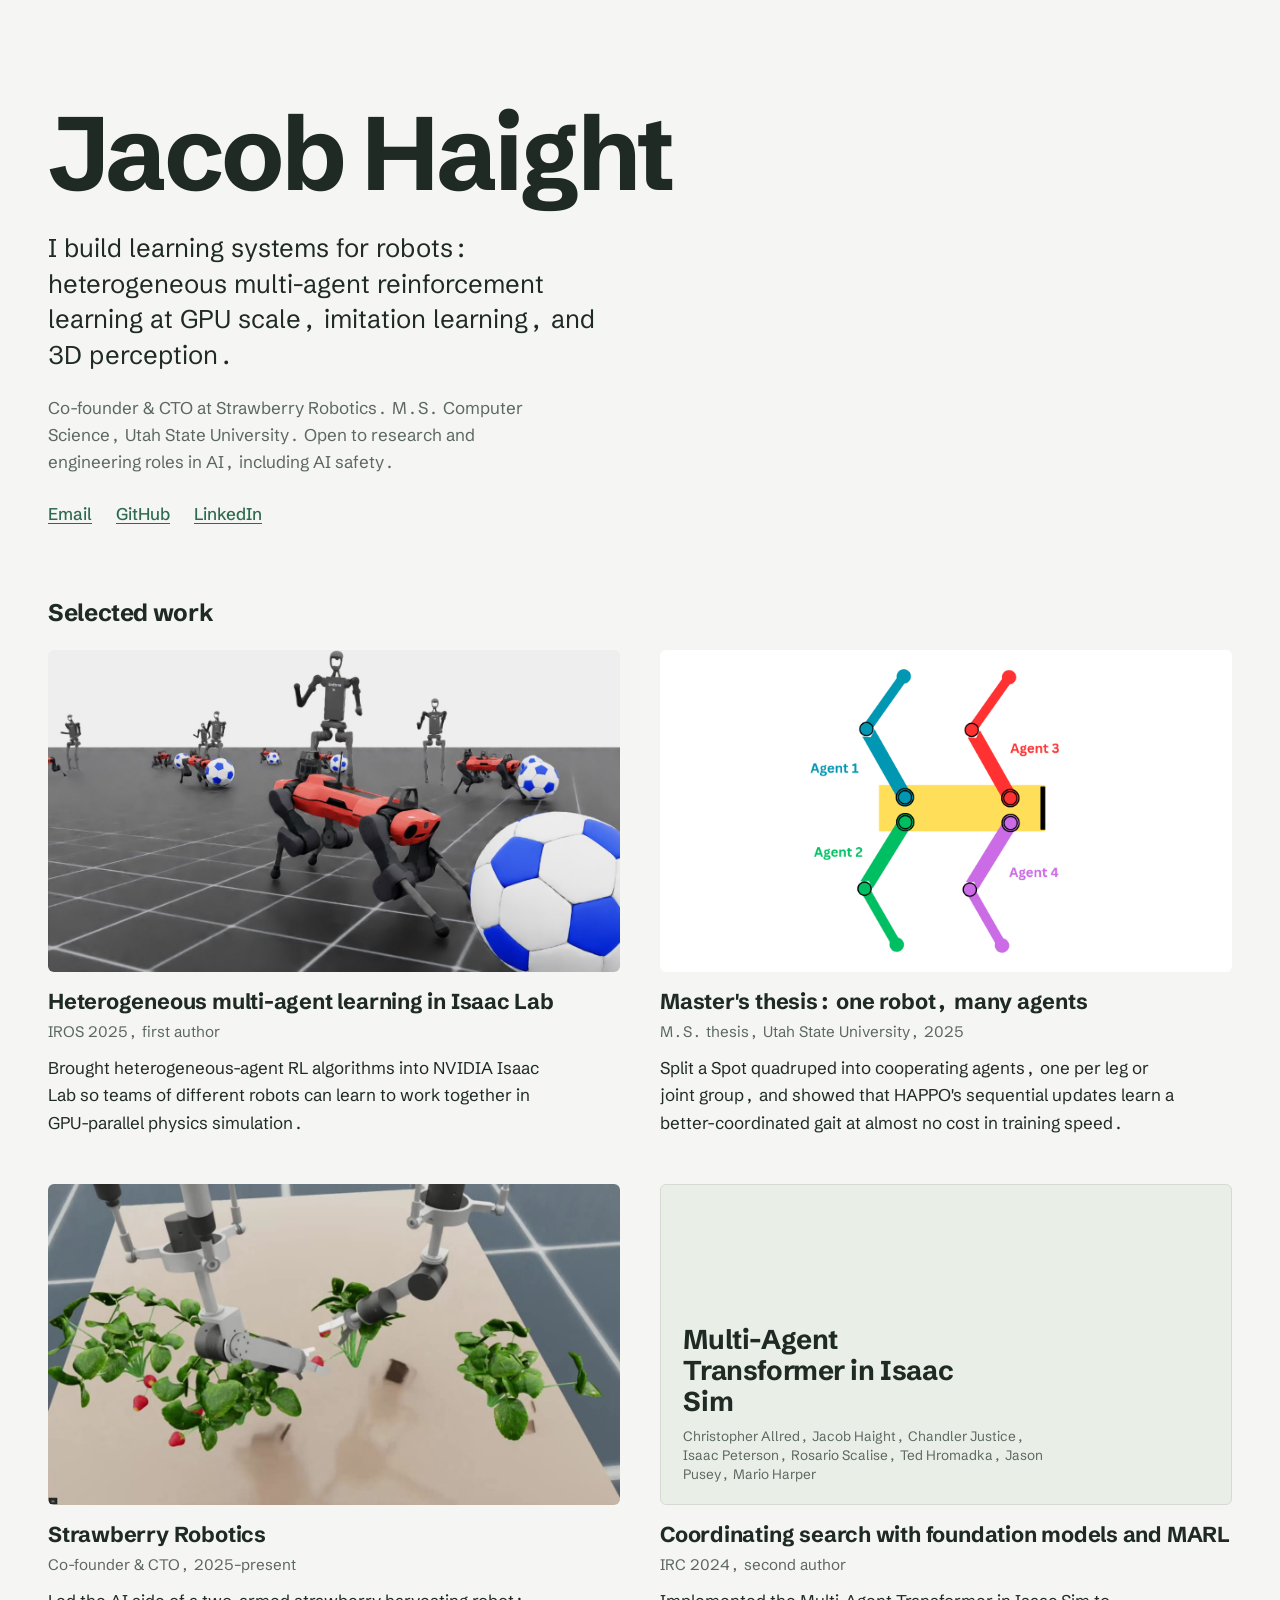
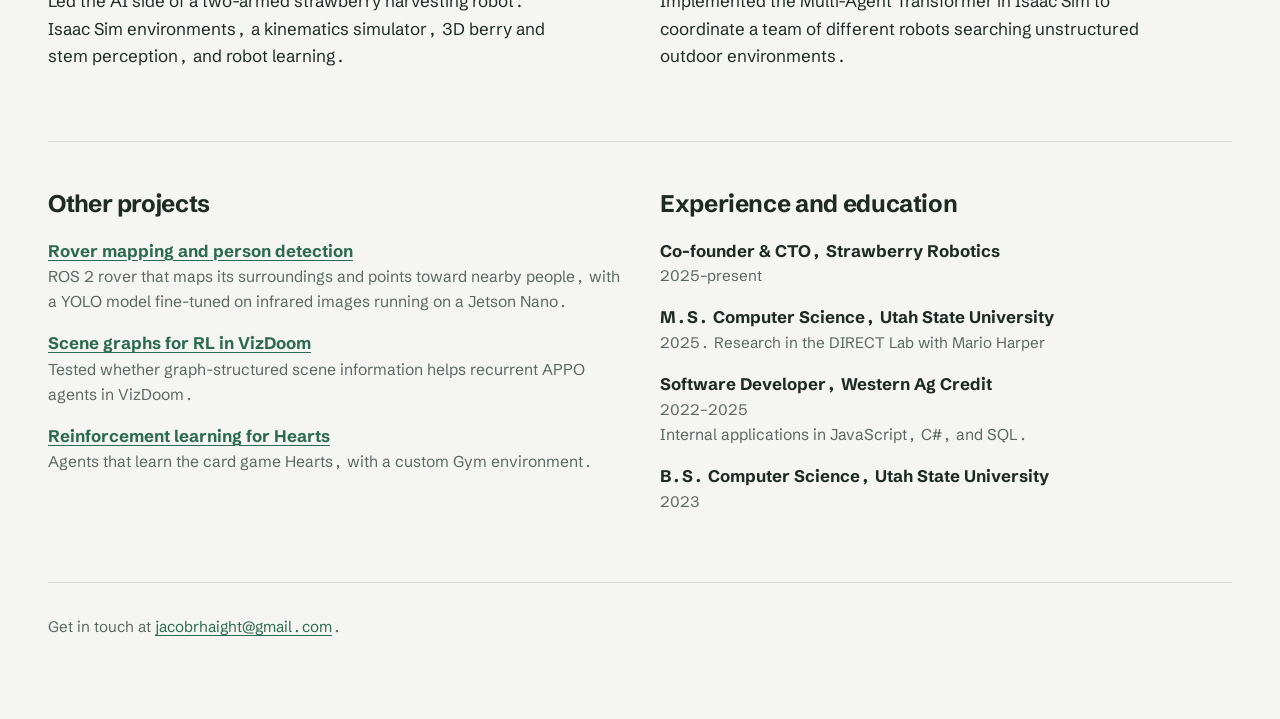
==== commit d215e824: "IRC page: remove the rock-field video, text-only home card Co-Authored-By: Claude Opus 5.5 <noreply@" ====
--- a/index.html
+++ b/index.html
@@ -51,7 +51,7 @@
         </article>
 
         <article class="card">
-          <div class="thumb"><img src="assets/img/irc-rockfield.jpg" alt="A legged robot in a simulated rock field at night" loading="lazy" width="560" height="250"></div>
+          <div class="thumb text-thumb" aria-hidden="true"><p>Multi-Agent Transformer in Isaac Sim</p><p class="sub">Christopher Allred, Jacob Haight, Chandler Justice, Isaac Peterson, Rosario Scalise, Ted Hromadka, Jason Pusey, Mario Harper</p></div>
           <h3><a href="work/coordinating-search.html">Coordinating search with foundation models and MARL</a></h3>
           <p class="meta">IRC 2024, second author</p>
           <p>Implemented the Multi-Agent Transformer in Isaac Sim to coordinate a team of different robots searching unstructured outdoor environments.</p>
--- a/style.css
+++ b/style.css
@@ -170,3 +170,9 @@
 .feature-media.compact-media { max-width: 48rem; }
 .table-wrap { overflow-x: auto; max-width: var(--measure); }
 .table-wrap td, .table-wrap th { white-space: nowrap; }
+.fig.medium { max-width: 36rem; }
+
+/* Text-only card thumbnail, for work shown without media */
+.card .thumb.text-thumb { background: var(--band); border: 1px solid var(--rule); display: flex; flex-direction: column; justify-content: flex-end; padding: 1.25rem 1.4rem; }
+.text-thumb p { margin: 0; font-size: clamp(1.25rem, 2.4vw, 1.7rem); font-weight: 700; letter-spacing: -0.015em; line-height: 1.15; color: var(--ink); max-width: 18ch; }
+.text-thumb p.sub { margin-top: 0.6rem; font-size: 0.85rem; font-weight: 400; letter-spacing: 0; line-height: 1.4; color: var(--muted); max-width: 46ch; }
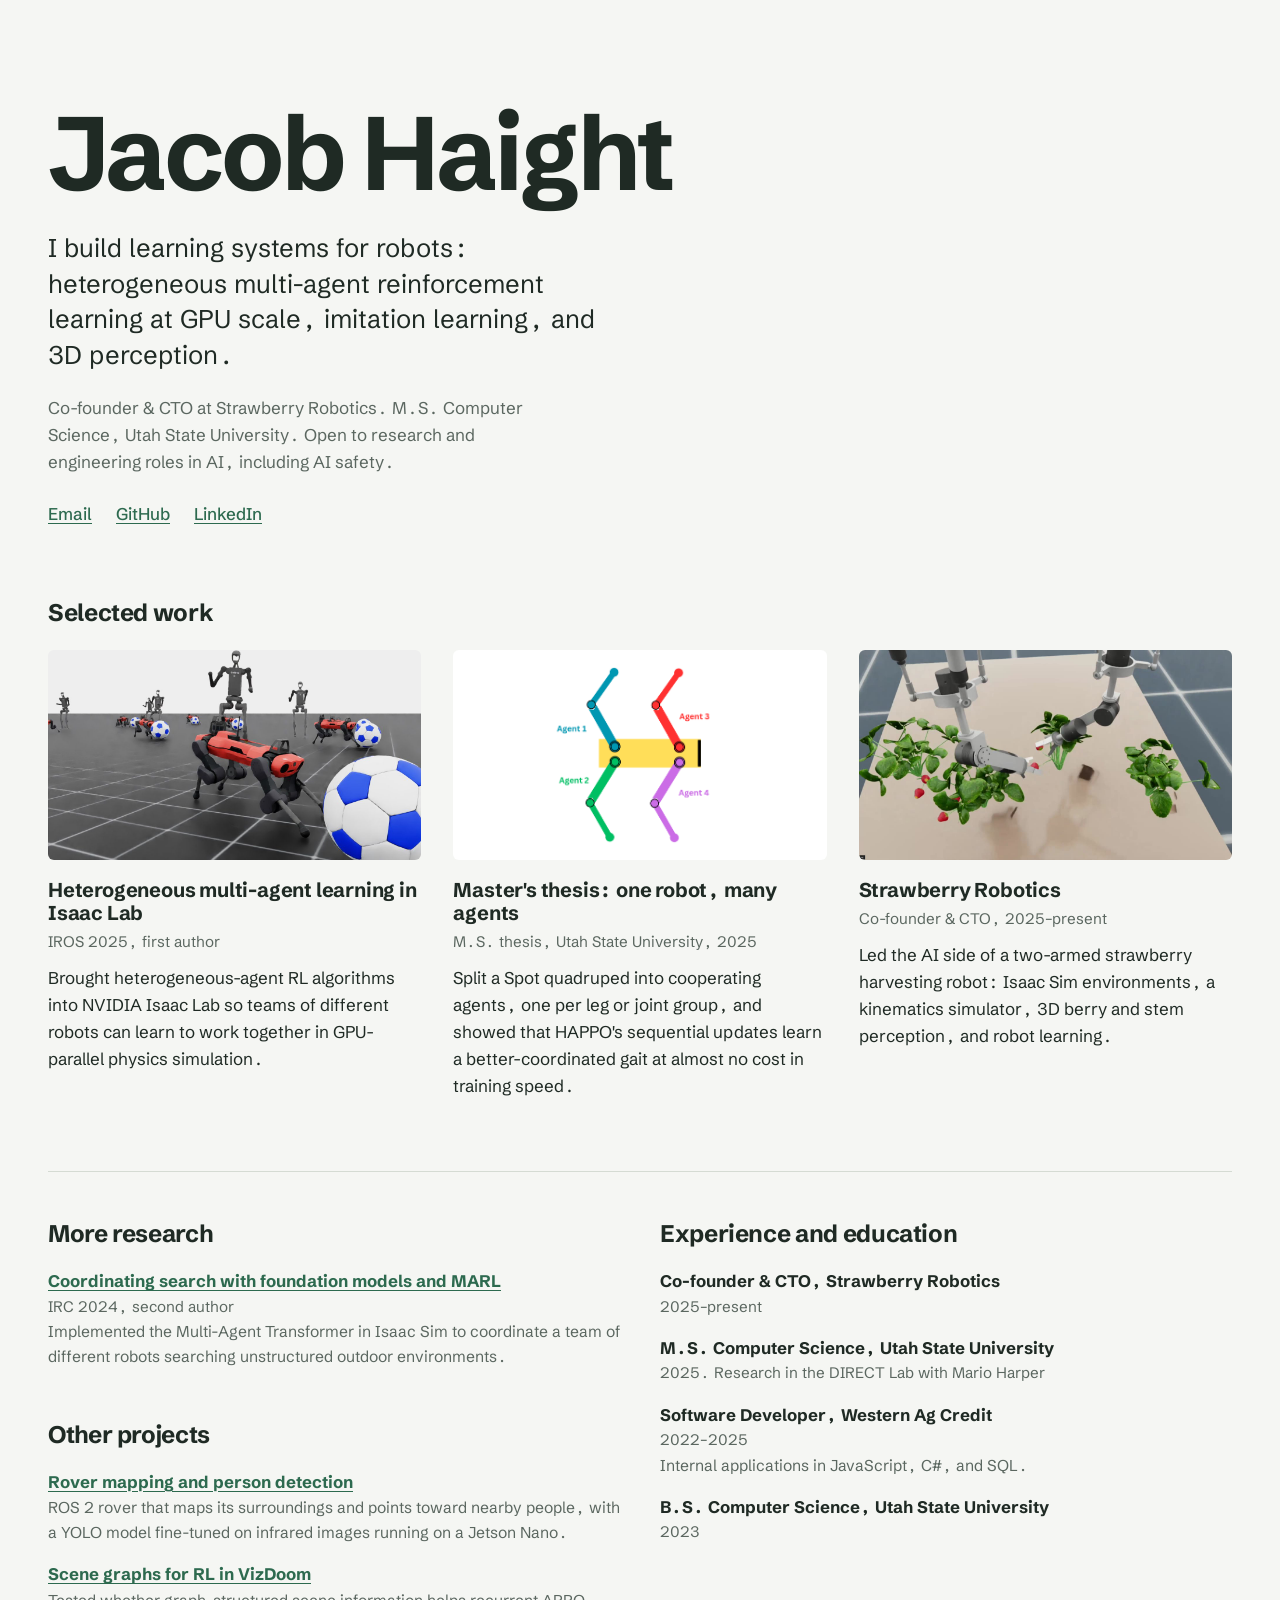
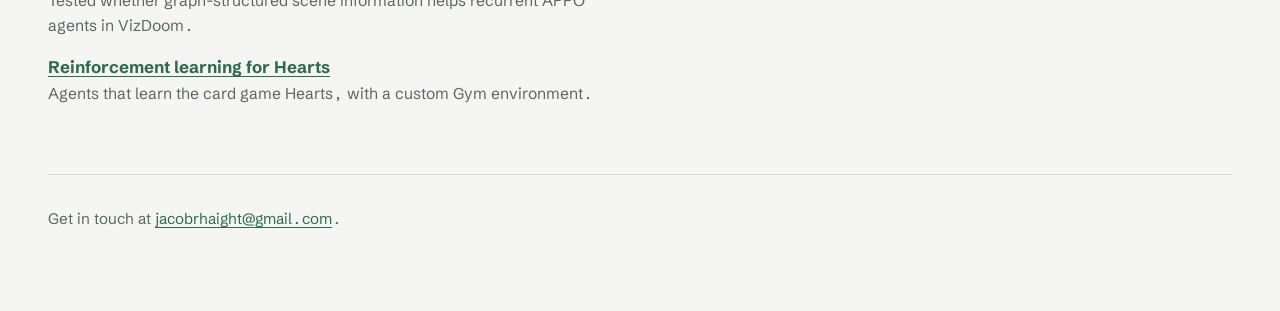
==== commit 9a61373c: "Home: three main projects in the grid, IRC under More research Co-Authored-By: Claude Opus 5.5 <nore" ====
--- a/index.html
+++ b/index.html
@@ -49,16 +49,21 @@
           <p class="meta">Co-founder &amp; CTO, 2025–present</p>
           <p>Led the AI side of a two-armed strawberry harvesting robot: Isaac Sim environments, a kinematics simulator, 3D berry and stem perception, and robot learning.</p>
         </article>
-
-        <article class="card">
-          <div class="thumb text-thumb" aria-hidden="true"><p>Multi-Agent Transformer in Isaac Sim</p><p class="sub">Christopher Allred, Jacob Haight, Chandler Justice, Isaac Peterson, Rosario Scalise, Ted Hromadka, Jason Pusey, Mario Harper</p></div>
-          <h3><a href="work/coordinating-search.html">Coordinating search with foundation models and MARL</a></h3>
-          <p class="meta">IRC 2024, second author</p>
-          <p>Implemented the Multi-Agent Transformer in Isaac Sim to coordinate a team of different robots searching unstructured outdoor environments.</p>
-        </article>
       </div>
 
       <div class="split">
+        <div class="stack">
+        <section aria-labelledby="more-research">
+          <h2 class="section-title" id="more-research">More research</h2>
+          <ul class="compact">
+            <li>
+              <h3><a href="work/coordinating-search.html">Coordinating search with foundation models and MARL</a></h3>
+              <p class="meta">IRC 2024, second author</p>
+              <p>Implemented the Multi-Agent Transformer in Isaac Sim to coordinate a team of different robots searching unstructured outdoor environments.</p>
+            </li>
+          </ul>
+        </section>
+
         <section aria-labelledby="projects">
           <h2 class="section-title" id="projects">Other projects</h2>
           <ul class="compact">
@@ -76,6 +81,7 @@
             </li>
           </ul>
         </section>
+        </div>
 
         <section aria-labelledby="experience">
           <h2 class="section-title" id="experience">Experience and education</h2>
--- a/style.css
+++ b/style.css
@@ -67,13 +67,14 @@
 
 /* Work grid */
 .section-title { font-size: 1.5rem; letter-spacing: -0.015em; margin-bottom: 1.5rem; }
-.grid { display: grid; grid-template-columns: repeat(2, minmax(0, 1fr)); gap: 3rem 2.5rem; margin-bottom: 4.5rem; }
+.grid { display: grid; grid-template-columns: repeat(3, minmax(0, 1fr)); gap: 3rem 2rem; margin-bottom: 4.5rem; }
+.stack { display: flex; flex-direction: column; gap: 2rem; }
 .card { position: relative; }
 .card .thumb { aspect-ratio: 16 / 9; border-radius: 6px; overflow: hidden; background: #0d120f; margin-bottom: 1.1rem; }
 .card .thumb img { width: 100%; height: 100%; object-fit: cover; }
 .card .thumb.diagram { background: #fff; }
 .card .thumb.diagram img { object-fit: contain; padding: 1rem; }
-.card h3 { font-size: 1.35rem; letter-spacing: -0.01em; margin-bottom: 0.35rem; }
+.card h3 { font-size: 1.25rem; letter-spacing: -0.01em; margin-bottom: 0.35rem; }
 .card h3 a { color: var(--ink); text-decoration: none; }
 .card h3 a::after { content: ""; position: absolute; inset: 0; }
 .card:hover h3 a { text-decoration: underline; text-decoration-thickness: 2px; }
@@ -157,12 +158,13 @@
 .footer { padding-block: 2rem 4rem; color: var(--muted); border-top: 1px solid var(--rule); font-size: 0.95rem; }
 
 @media (max-width: 60rem) {
+  .grid { grid-template-columns: 1fr; max-width: 40rem; }
   .layout { grid-template-columns: 1fr; gap: 2rem; }
   .facts { position: static; order: -1; }
 }
 
 @media (max-width: 44rem) {
-  .grid, .split { grid-template-columns: 1fr; }
+  .split { grid-template-columns: 1fr; }
   .pair, .trio { grid-template-columns: 1fr; }
   .chapters { grid-template-columns: 1fr; gap: 0; }
 }
@@ -171,8 +173,3 @@
 .table-wrap { overflow-x: auto; max-width: var(--measure); }
 .table-wrap td, .table-wrap th { white-space: nowrap; }
 .fig.medium { max-width: 36rem; }
-
-/* Text-only card thumbnail, for work shown without media */
-.card .thumb.text-thumb { background: var(--band); border: 1px solid var(--rule); display: flex; flex-direction: column; justify-content: flex-end; padding: 1.25rem 1.4rem; }
-.text-thumb p { margin: 0; font-size: clamp(1.25rem, 2.4vw, 1.7rem); font-weight: 700; letter-spacing: -0.015em; line-height: 1.15; color: var(--ink); max-width: 18ch; }
-.text-thumb p.sub { margin-top: 0.6rem; font-size: 0.85rem; font-weight: 400; letter-spacing: 0; line-height: 1.4; color: var(--muted); max-width: 46ch; }
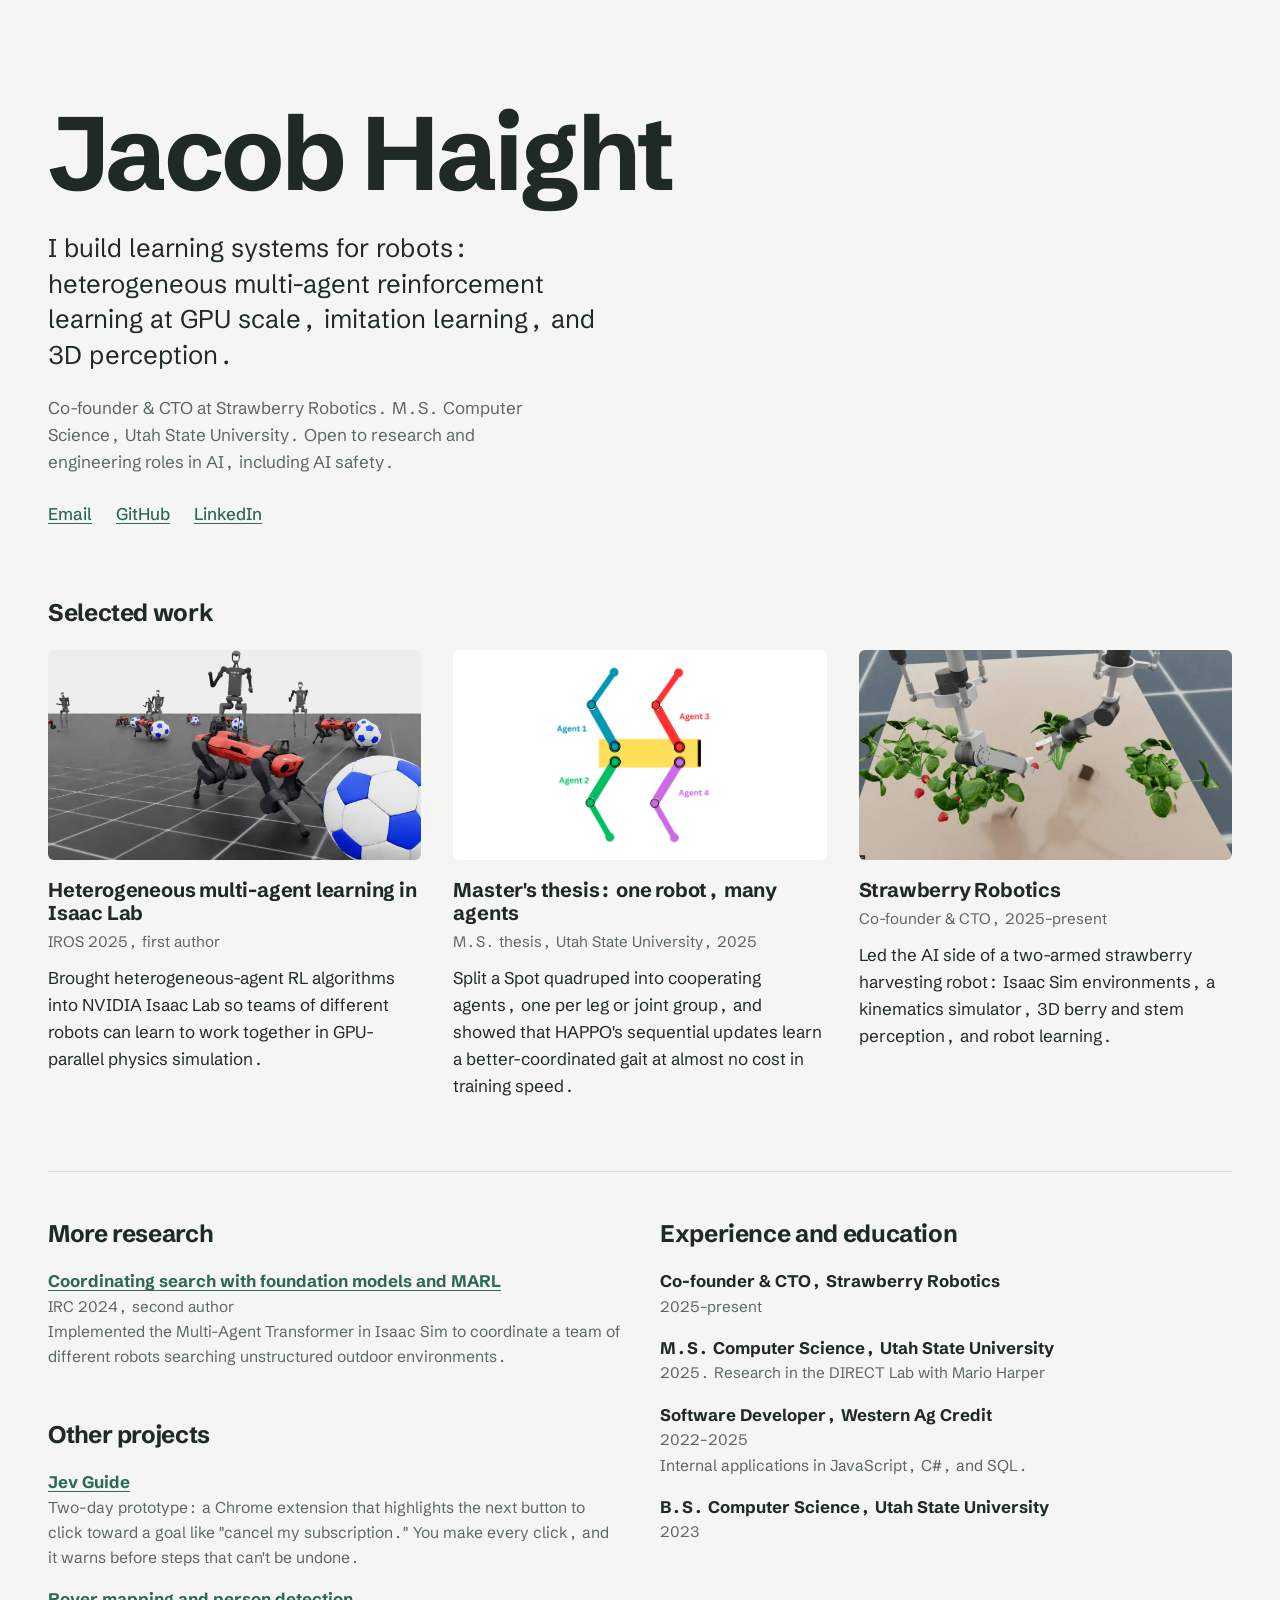
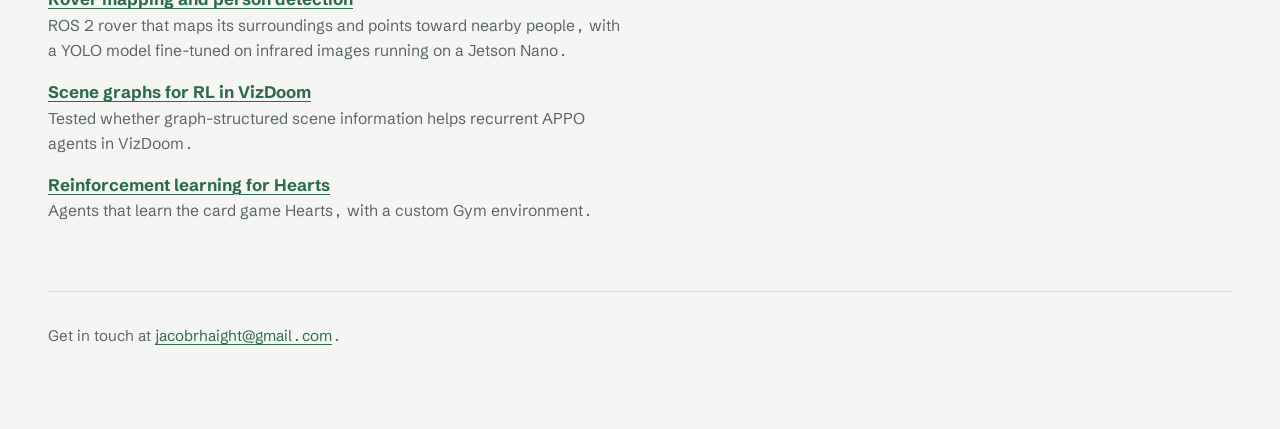
==== commit f27787c2: "Add Jev Guide to Other projects Co-Authored-By: Claude Opus 5.5 <noreply@anthropic.com> Claude-Sessi" ====
--- a/index.html
+++ b/index.html
@@ -68,6 +68,10 @@
           <h2 class="section-title" id="projects">Other projects</h2>
           <ul class="compact">
             <li>
+              <h3><a href="https://github.com/some45bucks/jev-guide">Jev Guide</a></h3>
+              <p>Two-day prototype: a Chrome extension that highlights the next button to click toward a goal like "cancel my subscription." You make every click, and it warns before steps that can't be undone.</p>
+            </li>
+            <li>
               <h3><a href="https://github.com/some45bucks/OopsAllGradsFinal">Rover mapping and person detection</a></h3>
               <p>ROS 2 rover that maps its surroundings and points toward nearby people, with a YOLO model fine-tuned on infrared images running on a Jetson Nano.</p>
             </li>
